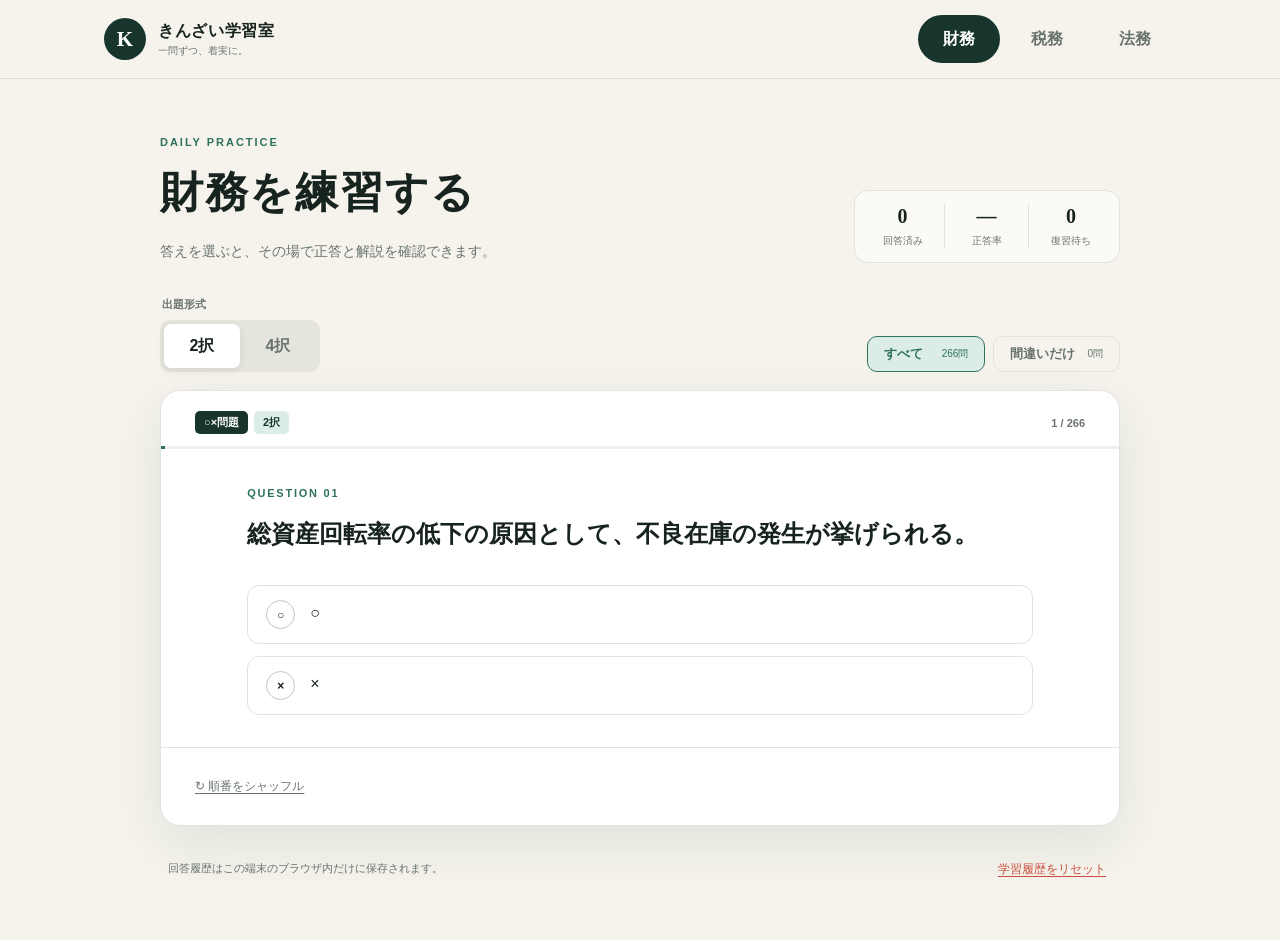
==== index.html @ a10f7786 "first commit" ====
<!doctype html>
<html lang="ja">
<head>
  <meta charset="utf-8">
  <meta name="viewport" content="width=device-width, initial-scale=1, viewport-fit=cover">
  <meta name="theme-color" content="#17352d">
  <meta name="description" content="財務・税務・法務を一問一答で学べる問題演習サイト">
  <title>きんざい学習室</title>
  <link rel="stylesheet" href="docs/styles.css">
</head>
<body>
  <header class="site-header">
    <div class="header-inner">
      <a class="brand" href="./" aria-label="きんざい学習室 トップ">
        <span class="brand-mark">K</span>
        <span><strong>きんざい学習室</strong><small>一問ずつ、着実に。</small></span>
      </a>
      <nav class="subjects" aria-label="科目を選択">
        <button class="subject active" data-subject="財務">財務</button>
        <button class="subject" data-subject="税務">税務</button>
        <button class="subject" data-subject="法務">法務</button>
      </nav>
    </div>
  </header>

  <main class="page-shell">
    <section class="study-header" aria-labelledby="page-title">
      <div>
        <p class="eyebrow">DAILY PRACTICE</p>
        <h1 id="page-title"><span id="subject-title">財務</span>を練習する</h1>
        <p class="lead">答えを選ぶと、その場で正答と解説を確認できます。</p>
      </div>
      <div class="summary" aria-label="学習状況">
        <div><strong id="answered-count">0</strong><span>回答済み</span></div>
        <div><strong id="accuracy">—</strong><span>正答率</span></div>
        <div><strong id="wrong-count">0</strong><span>復習待ち</span></div>
      </div>
    </section>

    <section class="toolbar" aria-label="出題設定">
      <fieldset>
        <legend>出題形式</legend>
        <div class="segmented">
          <button class="format active" data-format="2" aria-pressed="true">2択</button>
          <button class="format" data-format="4" aria-pressed="false">4択</button>
        </div>
      </fieldset>
      <div class="mode-actions">
        <button id="normal-mode" class="mode active" aria-pressed="true"><span>すべて</span><small id="all-total">0問</small></button>
        <button id="review-mode" class="mode" aria-pressed="false"><span>間違いだけ</span><small id="review-total">0問</small></button>
      </div>
    </section>

    <section id="quiz" class="quiz-card" aria-live="polite">
      <div class="quiz-topline">
        <div class="tags"><span id="type-tag" class="tag">○×問題</span><span id="format-tag" class="tag subtle">2択</span></div>
        <span id="progress-text">1 / 1</span>
      </div>
      <div class="progress-track" aria-hidden="true"><span id="progress-bar"></span></div>
      <div class="question-wrap">
        <p id="question-number" class="question-number">QUESTION 01</p>
        <h2 id="question-text"></h2>
        <div id="choices" class="choices" role="group" aria-label="選択肢"></div>
      </div>
      <div id="feedback" class="feedback" hidden>
        <p id="result-label" class="result-label"></p>
        <p id="correct-answer" class="correct-answer"></p>
        <div class="explanation"><span>解説</span><p id="explanation-text"></p></div>
      </div>
      <div class="quiz-footer">
        <button id="shuffle-button" class="text-button">↻ 順番をシャッフル</button>
        <button id="next-button" class="primary-button" hidden>次の問題へ <span>→</span></button>
      </div>
    </section>

    <section id="empty-state" class="empty-state" hidden>
      <span class="empty-icon">✓</span>
      <h2>該当する問題はありません</h2>
      <p id="empty-message"></p>
      <button id="back-all" class="primary-button">すべての問題に戻る</button>
    </section>

    <footer class="page-footer">
      <p>回答履歴はこの端末のブラウザ内だけに保存されます。</p>
      <button id="reset-history" class="text-button danger">学習履歴をリセット</button>
    </footer>
  </main>
  <script src="docs/questions.js"></script>
  <script src="docs/app.js"></script>
</body>
</html>
---- docs/styles.css ----
:root{--ink:#17231f;--muted:#69736f;--forest:#17352d;--green:#2e725e;--mint:#dcece6;--cream:#f5f3ec;--paper:#fff;--line:#dfe4e1;--coral:#c9503f;--coral-bg:#fff0ed;--success:#197054;--success-bg:#e8f5ef;--shadow:0 18px 55px rgba(23,53,45,.09)}
*{box-sizing:border-box}html{scroll-behavior:smooth}body{margin:0;background:var(--cream);color:var(--ink);font-family:"Yu Gothic UI","Hiragino Sans",Meiryo,sans-serif;line-height:1.75;-webkit-font-smoothing:antialiased}.site-header{position:sticky;top:0;z-index:10;background:rgba(245,243,236,.94);border-bottom:1px solid rgba(23,53,45,.12);backdrop-filter:blur(12px)}.header-inner{max-width:1120px;margin:auto;min-height:78px;padding:12px 24px;display:flex;align-items:center;justify-content:space-between;gap:28px}.brand{color:inherit;text-decoration:none;display:flex;align-items:center;gap:12px;line-height:1.2}.brand-mark{display:grid;place-items:center;width:42px;height:42px;border-radius:50%;background:var(--forest);color:#fff;font:700 21px Georgia,serif}.brand strong{display:block;font-size:16px;letter-spacing:.04em}.brand small{display:block;color:var(--muted);font-size:10px;margin-top:4px}.subjects{display:flex;gap:6px}.subjects button,.segmented button{border:0;background:transparent;color:var(--muted);font:inherit;font-weight:700;cursor:pointer}.subjects button{padding:10px 25px;border-radius:999px}.subjects button.active{background:var(--forest);color:#fff}.page-shell{width:min(960px,calc(100% - 40px));margin:56px auto 28px}.study-header{display:flex;justify-content:space-between;align-items:end;gap:36px;margin-bottom:32px}.eyebrow{margin:0 0 5px;color:var(--green);font:700 11px/1.4 Arial,sans-serif;letter-spacing:.18em}.study-header h1{margin:0;font-family:"Yu Mincho","Hiragino Mincho ProN",serif;font-size:clamp(28px,4vw,43px);letter-spacing:.04em}.lead{margin:8px 0 0;color:var(--muted);font-size:14px}.summary{display:flex;flex:none;background:rgba(255,255,255,.6);border:1px solid var(--line);border-radius:14px;padding:13px 6px}.summary div{min-width:84px;text-align:center;border-right:1px solid var(--line);line-height:1.25}.summary div:last-child{border:0}.summary strong{display:block;font-size:20px;font-family:Georgia,serif}.summary span{font-size:10px;color:var(--muted)}.toolbar{display:flex;align-items:end;justify-content:space-between;margin-bottom:18px;gap:20px}.toolbar fieldset{border:0;padding:0;margin:0}.toolbar legend{font-size:11px;font-weight:700;color:var(--muted);margin-bottom:6px}.segmented{display:flex;padding:4px;background:#e5e5de;border-radius:10px}.segmented button{min-width:76px;padding:8px 14px;border-radius:7px}.segmented button.active{background:#fff;color:var(--ink);box-shadow:0 2px 8px rgba(0,0,0,.08)}.mode-actions{display:flex;gap:8px}.mode{min-width:118px;border:1px solid var(--line);border-radius:10px;background:transparent;padding:8px 16px;display:flex;align-items:center;justify-content:space-between;gap:12px;color:var(--muted);cursor:pointer}.mode span{font-weight:700}.mode small{font-size:10px}.mode.active{border-color:var(--green);color:var(--green);background:var(--mint)}.quiz-card,.empty-state{background:var(--paper);border:1px solid var(--line);border-radius:20px;box-shadow:var(--shadow);overflow:hidden}.quiz-topline{display:flex;justify-content:space-between;align-items:center;padding:20px 34px 12px;color:var(--muted);font:700 11px Arial,sans-serif}.tags{display:flex;gap:6px}.tag{background:var(--forest);color:#fff;border-radius:5px;padding:4px 9px}.tag.subtle{background:var(--mint);color:var(--forest)}.progress-track{height:3px;background:#edf0ee}.progress-track span{display:block;width:0;height:100%;background:var(--green);transition:width .3s}.question-wrap{padding:38px 9% 32px}.question-number{margin:0 0 14px;color:var(--green);font:700 11px Arial,sans-serif;letter-spacing:.16em}.question-wrap h2{margin:0 0 30px;font-size:clamp(18px,2.5vw,24px);line-height:1.75;white-space:pre-line}.choices{display:grid;gap:12px}.choice{width:100%;min-height:58px;border:1px solid var(--line);border-radius:12px;background:#fff;padding:14px 18px;display:flex;align-items:flex-start;gap:15px;text-align:left;color:var(--ink);font:inherit;line-height:1.6;cursor:pointer;transition:.18s}.choice:hover:not(:disabled){border-color:var(--green);transform:translateY(-1px);box-shadow:0 6px 18px rgba(23,53,45,.07)}.choice:focus-visible,button:focus-visible,a:focus-visible{outline:3px solid #e0a82e;outline-offset:3px}.choice-key{display:grid;place-items:center;flex:0 0 29px;height:29px;border:1px solid #bfc8c4;border-radius:50%;font:700 12px Arial,sans-serif}.choice.correct{border-color:var(--success);background:var(--success-bg)}.choice.wrong{border-color:var(--coral);background:var(--coral-bg)}.choice.correct .choice-key{background:var(--success);border-color:var(--success);color:#fff}.choice.wrong .choice-key{background:var(--coral);border-color:var(--coral);color:#fff}.choice:disabled{cursor:default;color:var(--ink)}.feedback{border-top:1px solid var(--line);padding:27px 9% 30px;background:#fbfcfb}.result-label{margin:0;font-weight:800;font-size:18px}.result-label.correct-text{color:var(--success)}.result-label.wrong-text{color:var(--coral)}.correct-answer{margin:5px 0 19px;font-size:14px;font-weight:700}.explanation{border-left:3px solid var(--green);padding-left:16px}.explanation span{font-size:11px;color:var(--green);font-weight:800}.explanation p{margin:4px 0 0;white-space:pre-line;font-size:14px}.quiz-footer{min-height:78px;border-top:1px solid var(--line);padding:14px 28px;display:flex;align-items:center;justify-content:space-between}.text-button{border:0;background:transparent;color:var(--muted);font:inherit;font-size:12px;text-decoration:underline;text-underline-offset:3px;cursor:pointer}.primary-button{border:0;border-radius:999px;background:var(--forest);color:#fff;padding:13px 23px;font:700 14px inherit;cursor:pointer}.primary-button span{margin-left:12px}.empty-state{text-align:center;padding:70px 24px}.empty-icon{display:grid;place-items:center;width:55px;height:55px;margin:auto;border-radius:50%;background:var(--mint);color:var(--green);font-size:25px}.empty-state h2{margin:18px 0 4px}.empty-state p{color:var(--muted);margin:0 0 22px}.page-footer{display:flex;justify-content:space-between;align-items:center;padding:22px 8px;color:var(--muted);font-size:11px}.danger{color:var(--coral)}
@media(max-width:680px){.header-inner{padding:10px 16px;display:block}.brand{display:none}.subjects{width:100%}.subjects button{flex:1;padding:10px 8px}.page-shell{width:min(100% - 24px,960px);margin-top:26px}.study-header{display:block}.lead{font-size:12px}.summary{margin-top:20px;width:100%}.summary div{flex:1;min-width:0}.toolbar{align-items:stretch}.mode-actions{flex:1}.mode{min-width:0;flex:1;padding:7px 10px;display:block}.mode small{display:block}.quiz-card{border-radius:15px}.quiz-topline{padding:16px 18px 10px}.question-wrap{padding:27px 18px 24px}.question-wrap h2{margin-bottom:23px}.choice{padding:13px 14px;min-height:56px}.feedback{padding:23px 18px}.quiz-footer{padding:12px 16px}.page-footer{display:block;text-align:center}.page-footer p{margin-bottom:6px}}
@media(max-width:390px){.toolbar{display:block}.mode-actions{margin-top:12px}.segmented button{flex:1}.segmented{width:100%}}
@media(prefers-reduced-motion:reduce){*{scroll-behavior:auto!important;transition:none!important}}
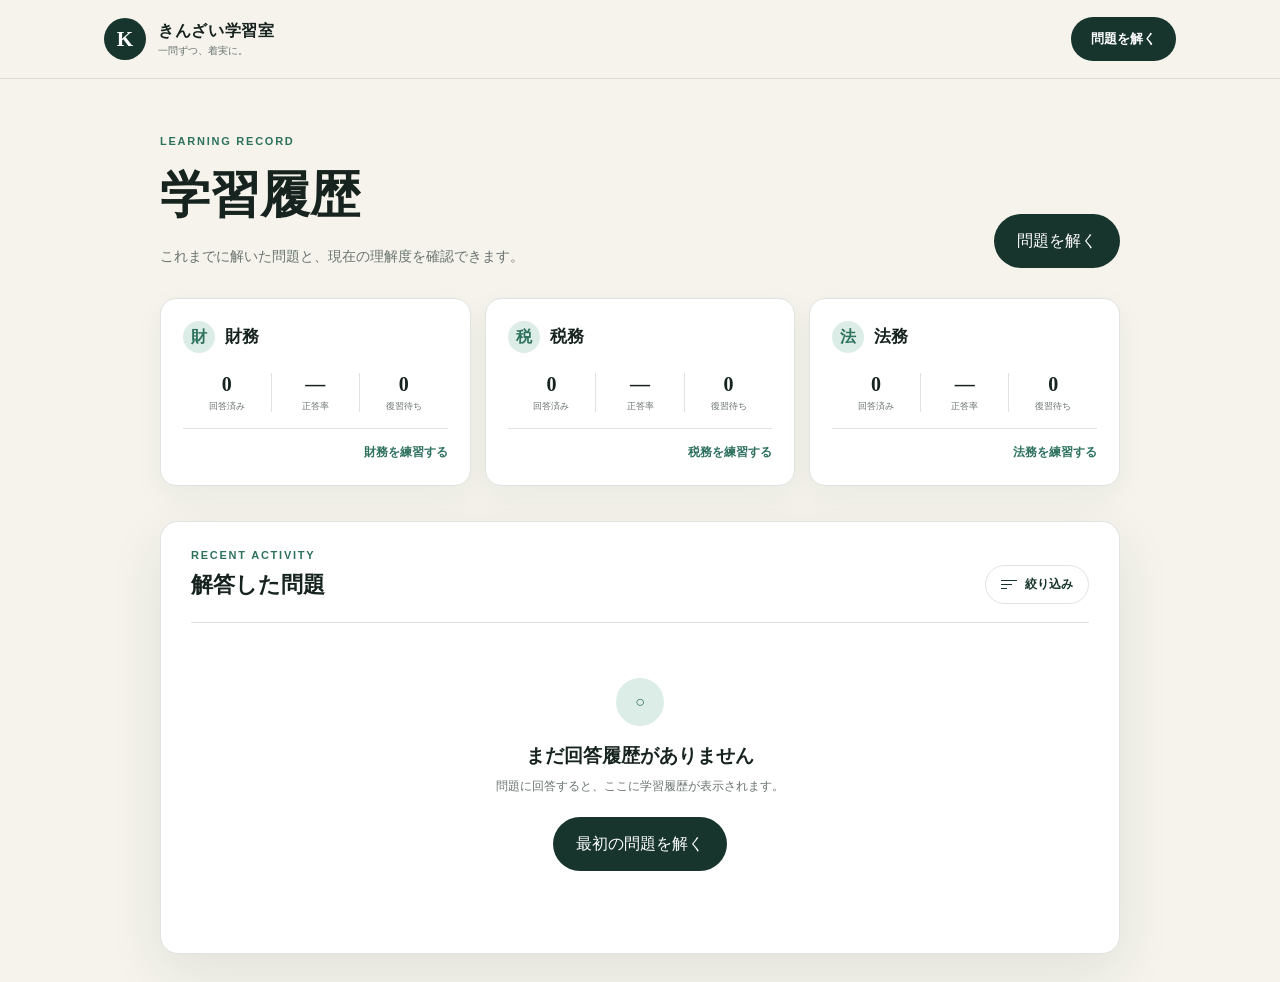
==== commit 92961d1e: "fix: some improvements" ====
--- a/index.html
+++ b/index.html
@@ -4,88 +4,32 @@
   <meta charset="utf-8">
   <meta name="viewport" content="width=device-width, initial-scale=1, viewport-fit=cover">
   <meta name="theme-color" content="#17352d">
-  <meta name="description" content="財務・税務・法務を一問一答で学べる問題演習サイト">
-  <title>きんざい学習室</title>
+  <meta name="description" content="財務・税務・法務の学習状況と回答履歴">
+  <title>きんざい学習室｜学習履歴</title>
   <link rel="stylesheet" href="docs/styles.css">
 </head>
 <body>
-  <header class="site-header">
-    <div class="header-inner">
-      <a class="brand" href="./" aria-label="きんざい学習室 トップ">
-        <span class="brand-mark">K</span>
-        <span><strong>きんざい学習室</strong><small>一問ずつ、着実に。</small></span>
-      </a>
-      <nav class="subjects" aria-label="科目を選択">
-        <button class="subject active" data-subject="財務">財務</button>
-        <button class="subject" data-subject="税務">税務</button>
-        <button class="subject" data-subject="法務">法務</button>
-      </nav>
-    </div>
-  </header>
-
-  <main class="page-shell">
-    <section class="study-header" aria-labelledby="page-title">
-      <div>
-        <p class="eyebrow">DAILY PRACTICE</p>
-        <h1 id="page-title"><span id="subject-title">財務</span>を練習する</h1>
-        <p class="lead">答えを選ぶと、その場で正答と解説を確認できます。</p>
-      </div>
-      <div class="summary" aria-label="学習状況">
-        <div><strong id="answered-count">0</strong><span>回答済み</span></div>
-        <div><strong id="accuracy">—</strong><span>正答率</span></div>
-        <div><strong id="wrong-count">0</strong><span>復習待ち</span></div>
-      </div>
+  <header class="site-header"><div class="header-inner">
+    <a class="brand" href="index.html" aria-label="きんざい学習室 トップ"><span class="brand-mark">K</span><span><strong>きんざい学習室</strong><small>一問ずつ、着実に。</small></span></a>
+    <a class="header-cta" href="quiz.html">問題を解く</a>
+  </div></header>
+  <main class="page-shell dashboard">
+    <section class="dashboard-hero"><div><p class="dashboard-kicker">LEARNING RECORD</p><h1>学習履歴</h1><p>これまでに解いた問題と、現在の理解度を確認できます。</p></div><a class="primary-button dashboard-start" href="quiz.html">問題を解く</a></section>
+    <section id="subject-overview" class="subject-overview" aria-label="科目別の学習状況"></section>
+    <section class="history-section" aria-labelledby="history-title">
+      <div class="section-heading"><div><p class="dashboard-kicker">RECENT ACTIVITY</p><h2 id="history-title">解答した問題</h2></div><button id="open-filter" class="filter-button" type="button" aria-haspopup="dialog"><span class="filter-icon" aria-hidden="true"><i></i><i></i><i></i></span>絞り込み<span id="filter-badge" class="filter-badge" hidden></span></button></div>
+      <div id="history-list" class="history-list"></div>
+      <div id="history-empty" class="history-empty" hidden><span>○</span><h3>まだ回答履歴がありません</h3><p>問題に回答すると、ここに学習履歴が表示されます。</p><a class="primary-button" href="quiz.html">最初の問題を解く</a></div>
     </section>
-
-    <section class="toolbar" aria-label="出題設定">
-      <fieldset>
-        <legend>出題形式</legend>
-        <div class="segmented">
-          <button class="format active" data-format="2" aria-pressed="true">2択</button>
-          <button class="format" data-format="4" aria-pressed="false">4択</button>
-        </div>
-      </fieldset>
-      <div class="mode-actions">
-        <button id="normal-mode" class="mode active" aria-pressed="true"><span>すべて</span><small id="all-total">0問</small></button>
-        <button id="review-mode" class="mode" aria-pressed="false"><span>間違いだけ</span><small id="review-total">0問</small></button>
-      </div>
-    </section>
-
-    <section id="quiz" class="quiz-card" aria-live="polite">
-      <div class="quiz-topline">
-        <div class="tags"><span id="type-tag" class="tag">○×問題</span><span id="format-tag" class="tag subtle">2択</span></div>
-        <span id="progress-text">1 / 1</span>
-      </div>
-      <div class="progress-track" aria-hidden="true"><span id="progress-bar"></span></div>
-      <div class="question-wrap">
-        <p id="question-number" class="question-number">QUESTION 01</p>
-        <h2 id="question-text"></h2>
-        <div id="choices" class="choices" role="group" aria-label="選択肢"></div>
-      </div>
-      <div id="feedback" class="feedback" hidden>
-        <p id="result-label" class="result-label"></p>
-        <p id="correct-answer" class="correct-answer"></p>
-        <div class="explanation"><span>解説</span><p id="explanation-text"></p></div>
-      </div>
-      <div class="quiz-footer">
-        <button id="shuffle-button" class="text-button">↻ 順番をシャッフル</button>
-        <button id="next-button" class="primary-button" hidden>次の問題へ <span>→</span></button>
-      </div>
-    </section>
-
-    <section id="empty-state" class="empty-state" hidden>
-      <span class="empty-icon">✓</span>
-      <h2>該当する問題はありません</h2>
-      <p id="empty-message"></p>
-      <button id="back-all" class="primary-button">すべての問題に戻る</button>
-    </section>
-
-    <footer class="page-footer">
-      <p>回答履歴はこの端末のブラウザ内だけに保存されます。</p>
-      <button id="reset-history" class="text-button danger">学習履歴をリセット</button>
-    </footer>
   </main>
-  <script src="docs/questions.js"></script>
-  <script src="docs/app.js"></script>
+  <dialog id="filter-dialog" class="filter-dialog" aria-labelledby="filter-title">
+    <form id="filter-form" method="dialog">
+      <div class="dialog-heading"><div><p class="dashboard-kicker">FILTER</p><h2 id="filter-title">履歴を絞り込む</h2></div><button id="close-filter" class="dialog-close" type="button" aria-label="閉じる">×</button></div>
+      <label class="dialog-field">科目<select id="history-subject"><option value="all">すべて</option><option value="財務">財務</option><option value="税務">税務</option><option value="法務">法務</option></select></label>
+      <label class="dialog-field">正誤状態<select id="history-result"><option value="all">すべて</option><option value="ever-wrong">一度でも不正解</option><option value="still-wrong">現在も不正解</option></select></label>
+      <button class="primary-button dialog-apply" type="submit">この条件で表示</button>
+    </form>
+  </dialog>
+  <script src="docs/questions.js"></script><script src="docs/history.js"></script>
 </body>
 </html>
--- a/docs/styles.css
+++ b/docs/styles.css
@@ -3,3 +3,18 @@
 @media(max-width:680px){.header-inner{padding:10px 16px;display:block}.brand{display:none}.subjects{width:100%}.subjects button{flex:1;padding:10px 8px}.page-shell{width:min(100% - 24px,960px);margin-top:26px}.study-header{display:block}.lead{font-size:12px}.summary{margin-top:20px;width:100%}.summary div{flex:1;min-width:0}.toolbar{align-items:stretch}.mode-actions{flex:1}.mode{min-width:0;flex:1;padding:7px 10px;display:block}.mode small{display:block}.quiz-card{border-radius:15px}.quiz-topline{padding:16px 18px 10px}.question-wrap{padding:27px 18px 24px}.question-wrap h2{margin-bottom:23px}.choice{padding:13px 14px;min-height:56px}.feedback{padding:23px 18px}.quiz-footer{padding:12px 16px}.page-footer{display:block;text-align:center}.page-footer p{margin-bottom:6px}}
 @media(max-width:390px){.toolbar{display:block}.mode-actions{margin-top:12px}.segmented button{flex:1}.segmented{width:100%}}
 @media(prefers-reduced-motion:reduce){*{scroll-behavior:auto!important;transition:none!important}}
+.study-header{justify-content:flex-end;align-items:stretch;gap:0;margin-bottom:20px}
+.visually-hidden{position:absolute!important;width:1px!important;height:1px!important;padding:0!important;margin:-1px!important;overflow:hidden!important;clip:rect(0,0,0,0)!important;white-space:nowrap!important;border:0!important}.format-select{display:none;width:104px;height:42px;border:1px solid var(--line);border-radius:9px;background:#fff;padding:0 8px;color:var(--ink);font-family:inherit;font-size:14px;font-weight:700}
+@media(max-width:680px){.page-shell{margin-top:12px}.study-header{display:block;margin-bottom:10px}.summary{margin-top:0;padding:8px 4px}.toolbar{align-items:end}.toolbar .segmented{display:none}.format-select{display:block}.mode-actions{min-width:0}.mode{white-space:nowrap;display:flex;padding:7px 10px}.mode small{display:inline}.has-answer{padding-bottom:84px}.has-answer #next-button{position:fixed;z-index:30;left:12px;right:12px;bottom:max(12px,env(safe-area-inset-bottom));width:calc(100% - 24px);min-height:54px;box-shadow:0 10px 30px rgba(23,53,45,.28)}.has-answer .quiz-footer{min-height:54px}}
+.footer-left{display:flex;align-items:center;gap:18px}.secondary-button{border:1px solid var(--line);border-radius:999px;background:#fff;color:var(--forest);padding:11px 18px;font-family:inherit;font-size:12px;font-weight:700;cursor:pointer}.secondary-button:disabled{opacity:.4;cursor:default}.header-cta{border-radius:999px;background:var(--forest);color:#fff;padding:11px 20px;text-decoration:none;font-size:13px;font-weight:700}.dashboard{max-width:1120px}.dashboard-hero{display:flex;align-items:end;justify-content:space-between;gap:24px;margin-bottom:30px}.dashboard-kicker{margin:0 0 5px;color:var(--green);font:700 11px Arial,sans-serif;letter-spacing:.16em}.dashboard-hero h1{margin:0;font-family:"Yu Mincho","Hiragino Mincho ProN",serif;font-size:clamp(32px,5vw,50px)}.dashboard-hero>div>p:last-child{margin:4px 0 0;color:var(--muted);font-size:14px}.dashboard-start{text-decoration:none}.subject-overview{display:grid;grid-template-columns:repeat(3,1fr);gap:14px;margin-bottom:35px}.overview-card{background:#fff;border:1px solid var(--line);border-radius:16px;padding:22px;box-shadow:0 10px 30px rgba(23,53,45,.05)}.overview-title{display:flex;align-items:center;gap:10px}.overview-title>span{display:grid;place-items:center;width:32px;height:32px;border-radius:50%;background:var(--mint);color:var(--green);font-weight:800}.overview-title h2{margin:0;font-size:17px}.overview-metrics{display:flex;margin:20px 0 16px}.overview-metrics p{flex:1;margin:0;text-align:center;border-right:1px solid var(--line);line-height:1.2}.overview-metrics p:last-child{border:0}.overview-metrics strong,.overview-metrics small{display:block}.overview-metrics strong{font:700 20px Georgia,serif}.overview-metrics small{margin-top:5px;color:var(--muted);font-size:9px}.overview-card>a{display:block;border-top:1px solid var(--line);padding-top:13px;color:var(--green);font-size:12px;font-weight:700;text-align:right;text-decoration:none}.history-section{background:#fff;border:1px solid var(--line);border-radius:18px;padding:27px 30px;box-shadow:var(--shadow)}.section-heading{display:flex;align-items:end;justify-content:space-between;margin-bottom:18px}.section-heading h2{margin:0;font-size:22px}.history-filter{color:var(--muted);font-size:11px}.history-filter select{height:38px;margin-left:8px;border:1px solid var(--line);border-radius:8px;background:#fff;padding:0 26px 0 10px;font-family:inherit}.history-item{display:flex;gap:17px;padding:20px 4px;border-top:1px solid var(--line)}.history-status{flex:0 0 auto;align-self:flex-start;border-radius:999px;padding:4px 10px;font-size:10px;font-weight:800}.history-status.is-correct{color:var(--success);background:var(--success-bg)}.history-status.is-wrong{color:var(--coral);background:var(--coral-bg)}.history-content{min-width:0}.history-meta,.history-detail{margin:0;color:var(--muted);font-size:10px}.history-content h3{margin:5px 0 7px;font-size:14px;line-height:1.65;display:-webkit-box;-webkit-line-clamp:2;-webkit-box-orient:vertical;overflow:hidden}.history-empty{text-align:center;padding:55px 15px;border-top:1px solid var(--line)}.history-empty>span{display:grid;place-items:center;width:48px;height:48px;margin:auto;border-radius:50%;background:var(--mint);color:var(--green);font-weight:800}.history-empty h3{margin:14px 0 3px}.history-empty p{margin:0 0 20px;color:var(--muted);font-size:12px}.history-empty a{text-decoration:none;display:inline-block}
+@media(max-width:760px){.subject-overview{grid-template-columns:1fr}.dashboard-hero{align-items:center}.overview-card{padding:17px 18px}.overview-metrics{margin:13px 0}.history-section{padding:21px 16px}.history-item{gap:10px}.dashboard-start{display:none}}
+@media(max-width:680px){.site-header .header-inner{display:flex}.site-header .brand{display:flex;flex:0 0 42px}.site-header .brand>span:last-child{display:none}.site-header .subjects{flex:1}.quiz-footer{gap:10px}.footer-left{gap:8px}.footer-left .text-button{display:none}.secondary-button{padding:10px 13px}.dashboard{margin-top:24px}.dashboard-hero{margin-bottom:20px}.dashboard-hero h1{font-size:32px}.dashboard-hero>div>p:last-child{font-size:12px}.section-heading{align-items:center}.history-filter{font-size:0}.history-filter select{margin:0}.history-content h3{-webkit-line-clamp:3}}
+.history-content h3 a{color:var(--ink);text-decoration:none}.history-content h3 a:hover{color:var(--green);text-decoration:underline;text-underline-offset:3px}
+.copy-button{border:0;background:var(--mint);border-radius:999px;padding:11px 15px;color:var(--green);font-family:inherit;font-size:11px;font-weight:800;white-space:nowrap;cursor:pointer}.copy-button[hidden]{display:none}
+.result-row{display:flex;align-items:center;gap:10px;flex-wrap:wrap}.result-row .result-label{margin:0}.streak-tag{display:inline-block;border-radius:999px;background:#fff2c9;color:#8a5b00;padding:4px 10px;font-size:11px;font-weight:800}.streak-tag[hidden]{display:none}
+.history-status{flex:0 0 56px;width:56px;padding-left:6px;padding-right:6px;text-align:center}
+.history-item{color:var(--ink);text-decoration:none;cursor:pointer;transition:background-color .18s}.history-item:hover{background:var(--cream)}.history-item:focus-visible{outline:3px solid #e0a82e;outline-offset:2px}
+.history-filters{display:flex;align-items:center;gap:12px}
+@media(max-width:680px){.section-heading{align-items:flex-end;gap:12px}.history-filters{display:grid;gap:6px}.history-filter{display:flex;align-items:center;justify-content:flex-end}.history-filter select{max-width:150px}}
+.filter-button{position:relative;display:flex;align-items:center;gap:8px;border:1px solid var(--line);border-radius:999px;background:#fff;padding:10px 15px;color:var(--forest);font-family:inherit;font-size:12px;font-weight:700;cursor:pointer}.filter-button.active{border-color:var(--green);background:var(--mint)}.filter-icon{display:grid;gap:3px;width:16px}.filter-icon i{display:block;height:1px;background:currentColor;position:relative}.filter-icon i:nth-child(1){width:16px}.filter-icon i:nth-child(2){width:11px}.filter-icon i:nth-child(3){width:6px}.filter-badge{position:absolute;top:3px;right:5px;width:7px;height:7px;border-radius:50%;background:var(--coral)}.filter-dialog{width:min(420px,calc(100% - 32px));border:0;border-radius:18px;padding:0;color:var(--ink);box-shadow:0 25px 80px rgba(0,0,0,.25)}.filter-dialog::backdrop{background:rgba(10,25,20,.52);backdrop-filter:blur(3px)}.filter-dialog form{padding:27px}.dialog-heading{display:flex;align-items:flex-start;justify-content:space-between;margin-bottom:23px}.dialog-heading h2{margin:0;font-size:21px}.dialog-close{border:0;background:var(--cream);width:36px;height:36px;border-radius:50%;color:var(--muted);font-size:20px;cursor:pointer}.dialog-field{display:block;margin-top:16px;color:var(--muted);font-size:12px;font-weight:700}.dialog-field select{display:block;width:100%;height:48px;margin-top:6px;border:1px solid var(--line);border-radius:10px;background:#fff;padding:0 12px;color:var(--ink);font-family:inherit;font-size:14px}.dialog-apply{width:100%;margin-top:25px;min-height:49px}.filter-badge[hidden]{display:none}
+@media(max-width:680px){.history-filters{display:none}.filter-dialog{width:100%;max-width:none;margin:auto 0 0;border-radius:20px 20px 0 0}.filter-dialog form{padding:25px 20px max(25px,env(safe-area-inset-bottom))}.filter-button{padding:9px 13px}}
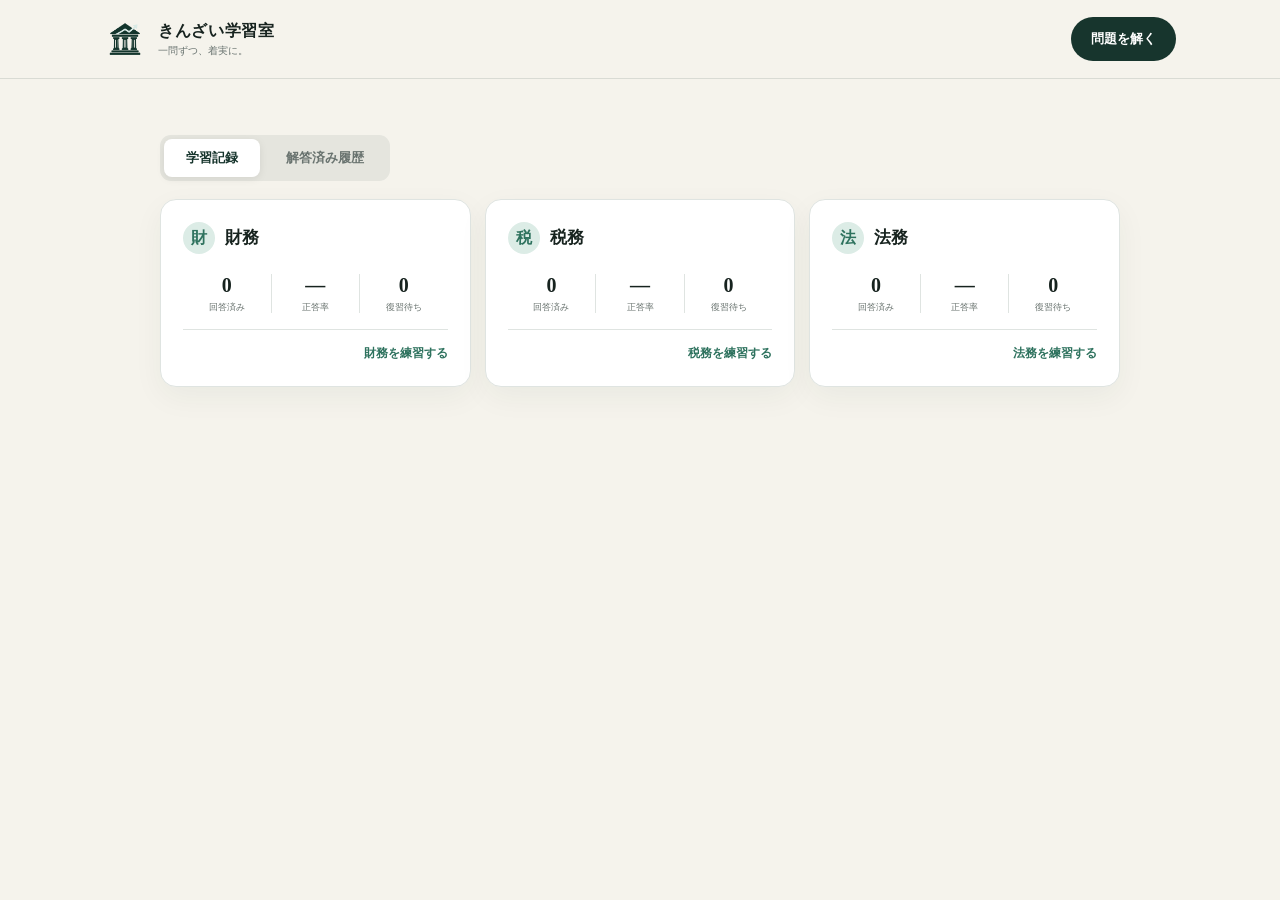
==== commit 95311936: "fix: magical improvements" ====
--- a/index.html
+++ b/index.html
@@ -10,13 +10,16 @@
 </head>
 <body>
   <header class="site-header"><div class="header-inner">
-    <a class="brand" href="index.html" aria-label="きんざい学習室 トップ"><span class="brand-mark">K</span><span><strong>きんざい学習室</strong><small>一問ずつ、着実に。</small></span></a>
+    <a class="brand" href="index.html" aria-label="きんざい学習室 トップ"><img class="brand-icon" src="docs/assets/finance-icon.png" alt=""><span><strong>きんざい学習室</strong><small>一問ずつ、着実に。</small></span></a>
     <a class="header-cta" href="quiz.html">問題を解く</a>
   </div></header>
   <main class="page-shell dashboard">
-    <section class="dashboard-hero"><div><p class="dashboard-kicker">LEARNING RECORD</p><h1>学習履歴</h1><p>これまでに解いた問題と、現在の理解度を確認できます。</p></div><a class="primary-button dashboard-start" href="quiz.html">問題を解く</a></section>
-    <section id="subject-overview" class="subject-overview" aria-label="科目別の学習状況"></section>
-    <section class="history-section" aria-labelledby="history-title">
+    <nav class="dashboard-tabs" aria-label="履歴表示の切り替え">
+      <button id="learning-tab" class="dashboard-tab active" type="button" aria-selected="true" aria-controls="learning-panel">学習記録</button>
+      <button id="answered-tab" class="dashboard-tab" type="button" aria-selected="false" aria-controls="answered-panel">解答済み履歴</button>
+    </nav>
+    <section id="learning-panel" class="dashboard-panel" aria-labelledby="learning-tab"><div id="subject-overview" class="subject-overview" aria-label="科目別の学習状況"></div></section>
+    <section id="answered-panel" class="history-section dashboard-panel" aria-labelledby="history-title" hidden>
       <div class="section-heading"><div><p class="dashboard-kicker">RECENT ACTIVITY</p><h2 id="history-title">解答した問題</h2></div><button id="open-filter" class="filter-button" type="button" aria-haspopup="dialog"><span class="filter-icon" aria-hidden="true"><i></i><i></i><i></i></span>絞り込み<span id="filter-badge" class="filter-badge" hidden></span></button></div>
       <div id="history-list" class="history-list"></div>
       <div id="history-empty" class="history-empty" hidden><span>○</span><h3>まだ回答履歴がありません</h3><p>問題に回答すると、ここに学習履歴が表示されます。</p><a class="primary-button" href="quiz.html">最初の問題を解く</a></div>
@@ -26,7 +29,7 @@
     <form id="filter-form" method="dialog">
       <div class="dialog-heading"><div><p class="dashboard-kicker">FILTER</p><h2 id="filter-title">履歴を絞り込む</h2></div><button id="close-filter" class="dialog-close" type="button" aria-label="閉じる">×</button></div>
       <label class="dialog-field">科目<select id="history-subject"><option value="all">すべて</option><option value="財務">財務</option><option value="税務">税務</option><option value="法務">法務</option></select></label>
-      <label class="dialog-field">正誤状態<select id="history-result"><option value="all">すべて</option><option value="ever-wrong">一度でも不正解</option><option value="still-wrong">現在も不正解</option></select></label>
+      <label class="dialog-field">状態<select id="history-result"><option value="all">すべて</option><option value="ever-wrong">一度でも不正解</option><option value="still-wrong">現在も不正解</option><option value="check-later">あとで確認</option></select></label>
       <button class="primary-button dialog-apply" type="submit">この条件で表示</button>
     </form>
   </dialog>
--- a/docs/styles.css
+++ b/docs/styles.css
@@ -11,7 +11,19 @@
 @media(max-width:680px){.site-header .header-inner{display:flex}.site-header .brand{display:flex;flex:0 0 42px}.site-header .brand>span:last-child{display:none}.site-header .subjects{flex:1}.quiz-footer{gap:10px}.footer-left{gap:8px}.footer-left .text-button{display:none}.secondary-button{padding:10px 13px}.dashboard{margin-top:24px}.dashboard-hero{margin-bottom:20px}.dashboard-hero h1{font-size:32px}.dashboard-hero>div>p:last-child{font-size:12px}.section-heading{align-items:center}.history-filter{font-size:0}.history-filter select{margin:0}.history-content h3{-webkit-line-clamp:3}}
 .history-content h3 a{color:var(--ink);text-decoration:none}.history-content h3 a:hover{color:var(--green);text-decoration:underline;text-underline-offset:3px}
 .copy-button{border:0;background:var(--mint);border-radius:999px;padding:11px 15px;color:var(--green);font-family:inherit;font-size:11px;font-weight:800;white-space:nowrap;cursor:pointer}.copy-button[hidden]{display:none}
+.chatgpt-button{border:1px solid var(--forest);background:var(--forest);border-radius:999px;padding:9px 14px;color:#fff;text-decoration:none;font-family:inherit;font-size:11px;font-weight:800;white-space:nowrap;cursor:pointer}.chatgpt-button[hidden]{display:none}
+@media(max-width:680px){.footer-left:has(.chatgpt-button:not([hidden])){flex-wrap:wrap}.chatgpt-button{order:3}.copy-button{padding-left:12px;padding-right:12px}}
 .result-row{display:flex;align-items:center;gap:10px;flex-wrap:wrap}.result-row .result-label{margin:0}.streak-tag{display:inline-block;border-radius:999px;background:#fff2c9;color:#8a5b00;padding:4px 10px;font-size:11px;font-weight:800}.streak-tag[hidden]{display:none}
+.brand-icon{display:block;width:42px;height:42px;object-fit:contain;flex:0 0 42px}
+.summary-stat{min-width:84px;text-align:center;line-height:1.25;color:var(--ink);text-decoration:none}.summary-stat strong,.summary-stat span{display:block}.summary-stat span{font-size:10px;color:var(--muted)}.summary-stat:hover{color:var(--green)}.summary>.summary-stat{border-right:0}
+@media(max-width:680px){.summary-stat{flex:1;min-width:0}}
+.dashboard-tabs{display:flex;gap:4px;width:max-content;margin-bottom:18px;padding:4px;border-radius:11px;background:#e5e5de}.dashboard-tab{border:0;border-radius:8px;background:transparent;padding:10px 22px;color:var(--muted);font-family:inherit;font-size:13px;font-weight:800;cursor:pointer}.dashboard-tab.active{background:#fff;color:var(--forest);box-shadow:0 2px 8px rgba(0,0,0,.08)}.dashboard-panel[hidden]{display:none!important}
+@media(max-width:680px){.dashboard-tabs{width:100%}.dashboard-tab{flex:1;padding-left:8px;padding-right:8px}}
+.overview-metrics .overview-review{flex:1;margin:0;text-align:center;line-height:1.2;color:var(--ink);text-decoration:none}.overview-review strong,.overview-review small{display:block}.overview-review strong{font:700 20px Georgia,serif}.overview-review small{margin-top:5px;color:var(--muted);font-size:9px}.overview-review:hover strong{color:var(--green)}
+.question-heading-row{display:flex;align-items:center;justify-content:space-between;gap:16px;margin-bottom:14px}.question-heading-row .question-number{margin:0}.check-later{flex:none;border:1px solid var(--line);border-radius:999px;background:#fff;padding:7px 11px;color:var(--muted);font-family:inherit;font-size:10px;font-weight:700;cursor:pointer}.check-later.active{border-color:#c68a18;background:#fff2c9;color:#795400}
+.question-wrap{padding-top:19px}.question-heading-row{margin-bottom:8px}
+@media(max-width:680px){.question-wrap{padding-top:14px}.question-heading-row{margin-bottom:7px}}
+.summary>.summary-stat{border-right:1px solid var(--line)}.summary>.summary-stat-last{border-right:0}
 .history-status{flex:0 0 56px;width:56px;padding-left:6px;padding-right:6px;text-align:center}
 .history-item{color:var(--ink);text-decoration:none;cursor:pointer;transition:background-color .18s}.history-item:hover{background:var(--cream)}.history-item:focus-visible{outline:3px solid #e0a82e;outline-offset:2px}
 .history-filters{display:flex;align-items:center;gap:12px}
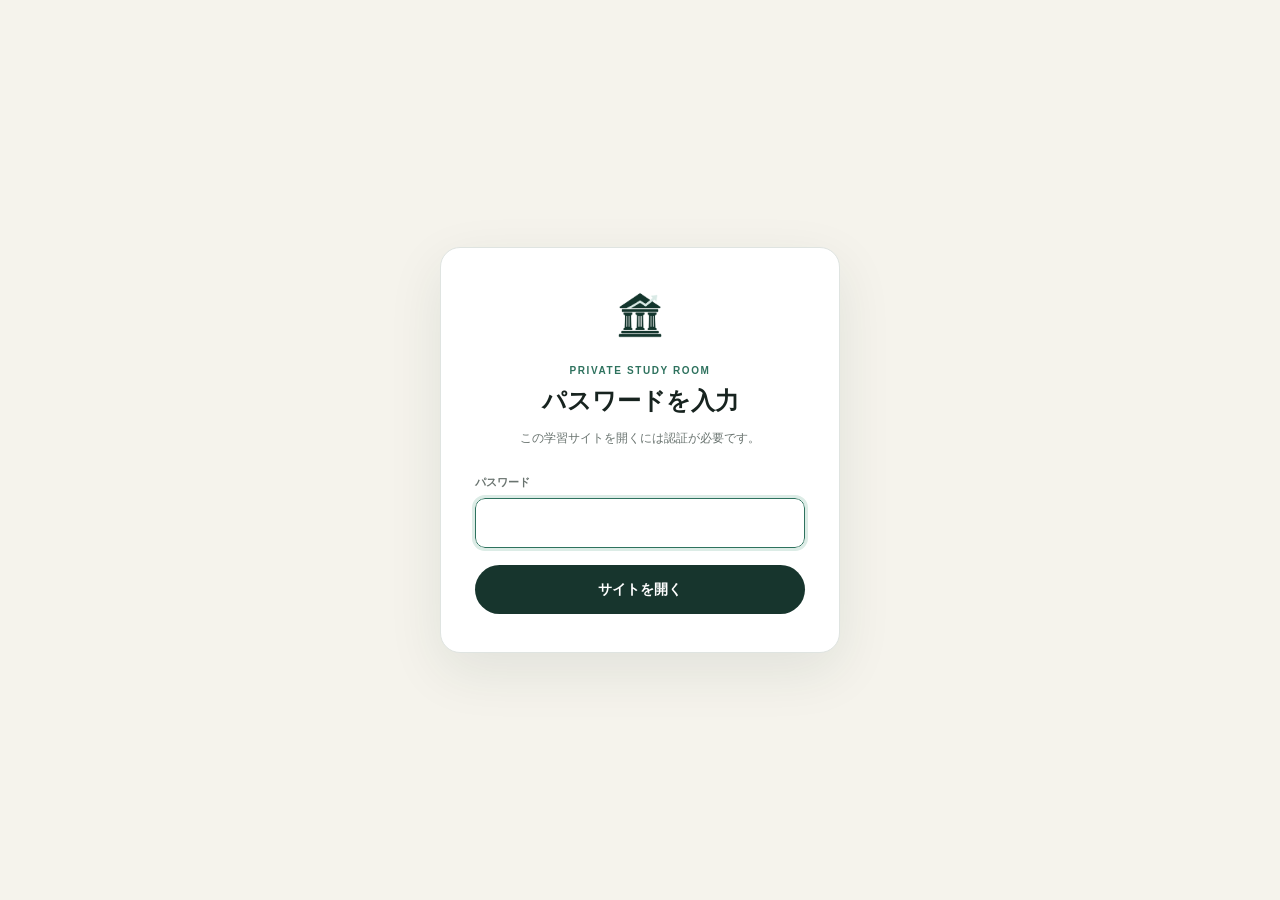
==== commit acf42cc2: "fix: awesome improvements" ====
--- a/index.html
+++ b/index.html
@@ -1,12 +1,14 @@
 <!doctype html>
-<html lang="ja">
+<html lang="ja" class="auth-pending">
 <head>
   <meta charset="utf-8">
   <meta name="viewport" content="width=device-width, initial-scale=1, viewport-fit=cover">
   <meta name="theme-color" content="#17352d">
   <meta name="description" content="財務・税務・法務の学習状況と回答履歴">
   <title>きんざい学習室｜学習履歴</title>
+  <style>html.auth-pending body{visibility:hidden}</style>
   <link rel="stylesheet" href="docs/styles.css">
+  <script src="docs/auth.js" defer></script>
 </head>
 <body>
   <header class="site-header"><div class="header-inner">
@@ -18,7 +20,14 @@
       <button id="learning-tab" class="dashboard-tab active" type="button" aria-selected="true" aria-controls="learning-panel">学習記録</button>
       <button id="answered-tab" class="dashboard-tab" type="button" aria-selected="false" aria-controls="answered-panel">解答済み履歴</button>
     </nav>
-    <section id="learning-panel" class="dashboard-panel" aria-labelledby="learning-tab"><div id="subject-overview" class="subject-overview" aria-label="科目別の学習状況"></div></section>
+    <section id="learning-panel" class="dashboard-panel" aria-labelledby="learning-tab">
+      <div id="subject-overview" class="subject-overview" aria-label="科目別の学習状況"></div>
+      <details class="later-section">
+        <summary><span>あとで確認</span><span><strong id="later-count">0</strong>問 <i aria-hidden="true">⌄</i></span></summary>
+        <div id="later-list" class="later-list"></div>
+        <div id="later-empty" class="later-empty" hidden>「あとで確認」に登録した問題はありません。</div>
+      </details>
+    </section>
     <section id="answered-panel" class="history-section dashboard-panel" aria-labelledby="history-title" hidden>
       <div class="section-heading"><div><p class="dashboard-kicker">RECENT ACTIVITY</p><h2 id="history-title">解答した問題</h2></div><button id="open-filter" class="filter-button" type="button" aria-haspopup="dialog"><span class="filter-icon" aria-hidden="true"><i></i><i></i><i></i></span>絞り込み<span id="filter-badge" class="filter-badge" hidden></span></button></div>
       <div id="history-list" class="history-list"></div>
@@ -29,7 +38,7 @@
     <form id="filter-form" method="dialog">
       <div class="dialog-heading"><div><p class="dashboard-kicker">FILTER</p><h2 id="filter-title">履歴を絞り込む</h2></div><button id="close-filter" class="dialog-close" type="button" aria-label="閉じる">×</button></div>
       <label class="dialog-field">科目<select id="history-subject"><option value="all">すべて</option><option value="財務">財務</option><option value="税務">税務</option><option value="法務">法務</option></select></label>
-      <label class="dialog-field">状態<select id="history-result"><option value="all">すべて</option><option value="ever-wrong">一度でも不正解</option><option value="still-wrong">現在も不正解</option><option value="check-later">あとで確認</option></select></label>
+      <label class="dialog-field">状態<select id="history-result"><option value="all">すべて</option><option value="ever-wrong">一度でも不正解</option><option value="still-wrong">現在も不正解</option></select></label>
       <button class="primary-button dialog-apply" type="submit">この条件で表示</button>
     </form>
   </dialog>
--- a/docs/styles.css
+++ b/docs/styles.css
@@ -24,6 +24,12 @@
 .question-wrap{padding-top:19px}.question-heading-row{margin-bottom:8px}
 @media(max-width:680px){.question-wrap{padding-top:14px}.question-heading-row{margin-bottom:7px}}
 .summary>.summary-stat{border-right:1px solid var(--line)}.summary>.summary-stat-last{border-right:0}
+.later-section{background:#fff;border:1px solid var(--line);border-radius:16px;box-shadow:0 10px 30px rgba(23,53,45,.05);overflow:hidden}.later-section summary{display:flex;align-items:center;justify-content:space-between;padding:18px 22px;list-style:none;color:var(--forest);font-size:14px;font-weight:800;cursor:pointer}.later-section summary::-webkit-details-marker{display:none}.later-section summary strong{font:700 20px Georgia,serif}.later-section summary i{display:inline-block;margin-left:8px;font-style:normal;transition:transform .2s}.later-section[open] summary i{transform:rotate(180deg)}.later-list{border-top:1px solid var(--line)}.later-item{display:flex;align-items:flex-start;gap:13px;padding:16px 22px;border-bottom:1px solid var(--line);color:var(--ink);text-decoration:none}.later-item:last-child{border-bottom:0}.later-item:hover{background:var(--cream)}.later-item>div{min-width:0}.later-item p{margin:0;color:var(--muted);font-size:10px}.later-item h3{margin:4px 0 0;font-size:13px;line-height:1.6;display:-webkit-box;-webkit-line-clamp:2;-webkit-box-orient:vertical;overflow:hidden}.later-status{flex:0 0 48px;border-radius:999px;background:#fff2c9;color:#795400;padding:4px 6px;text-align:center;font-size:9px;font-weight:800}.later-status.answered{background:var(--mint);color:var(--green)}.later-empty{border-top:1px solid var(--line);padding:28px;text-align:center;color:var(--muted);font-size:12px}.later-empty[hidden]{display:none}
+@media(max-width:680px){.later-section summary{padding:15px 17px}.later-item{padding:14px 16px}}
+.later-section{scroll-margin-top:92px}
+html.auth-locked body> :not(.auth-gate){display:none!important}.auth-gate{min-height:100vh;min-height:100dvh;display:grid;place-items:center;padding:24px;background:var(--cream)}.auth-card{width:min(400px,100%);padding:38px 34px;background:#fff;border:1px solid var(--line);border-radius:20px;box-shadow:var(--shadow);text-align:center}.auth-card>img{width:58px;height:58px;object-fit:contain}.auth-kicker{margin:12px 0 4px;color:var(--green);font:700 10px Arial,sans-serif;letter-spacing:.16em}.auth-card h1{margin:0;font-size:24px}.auth-lead{margin:6px 0 24px;color:var(--muted);font-size:12px}.auth-card form{text-align:left}.auth-card label{display:block;margin-bottom:6px;color:var(--muted);font-size:11px;font-weight:700}.auth-card input{width:100%;height:50px;border:1px solid var(--line);border-radius:10px;padding:0 13px;font-family:inherit;font-size:18px;letter-spacing:.12em}.auth-card input:focus{border-color:var(--green);outline:3px solid var(--mint)}.auth-error{margin:7px 0 0;color:var(--coral);font-size:11px}.auth-error[hidden]{display:none}.auth-card button{width:100%;min-height:49px;margin-top:17px;border:0;border-radius:999px;background:var(--forest);color:#fff;font-family:inherit;font-size:14px;font-weight:800;cursor:pointer}.auth-card button:disabled{opacity:.6}
+@media(max-width:480px){.auth-gate{padding:16px}.auth-card{padding:31px 22px}}
+.auth-unlock{position:fixed;z-index:2;left:0;bottom:0;width:52px;height:52px;border:0;background:transparent;opacity:0;cursor:default}
 .history-status{flex:0 0 56px;width:56px;padding-left:6px;padding-right:6px;text-align:center}
 .history-item{color:var(--ink);text-decoration:none;cursor:pointer;transition:background-color .18s}.history-item:hover{background:var(--cream)}.history-item:focus-visible{outline:3px solid #e0a82e;outline-offset:2px}
 .history-filters{display:flex;align-items:center;gap:12px}
